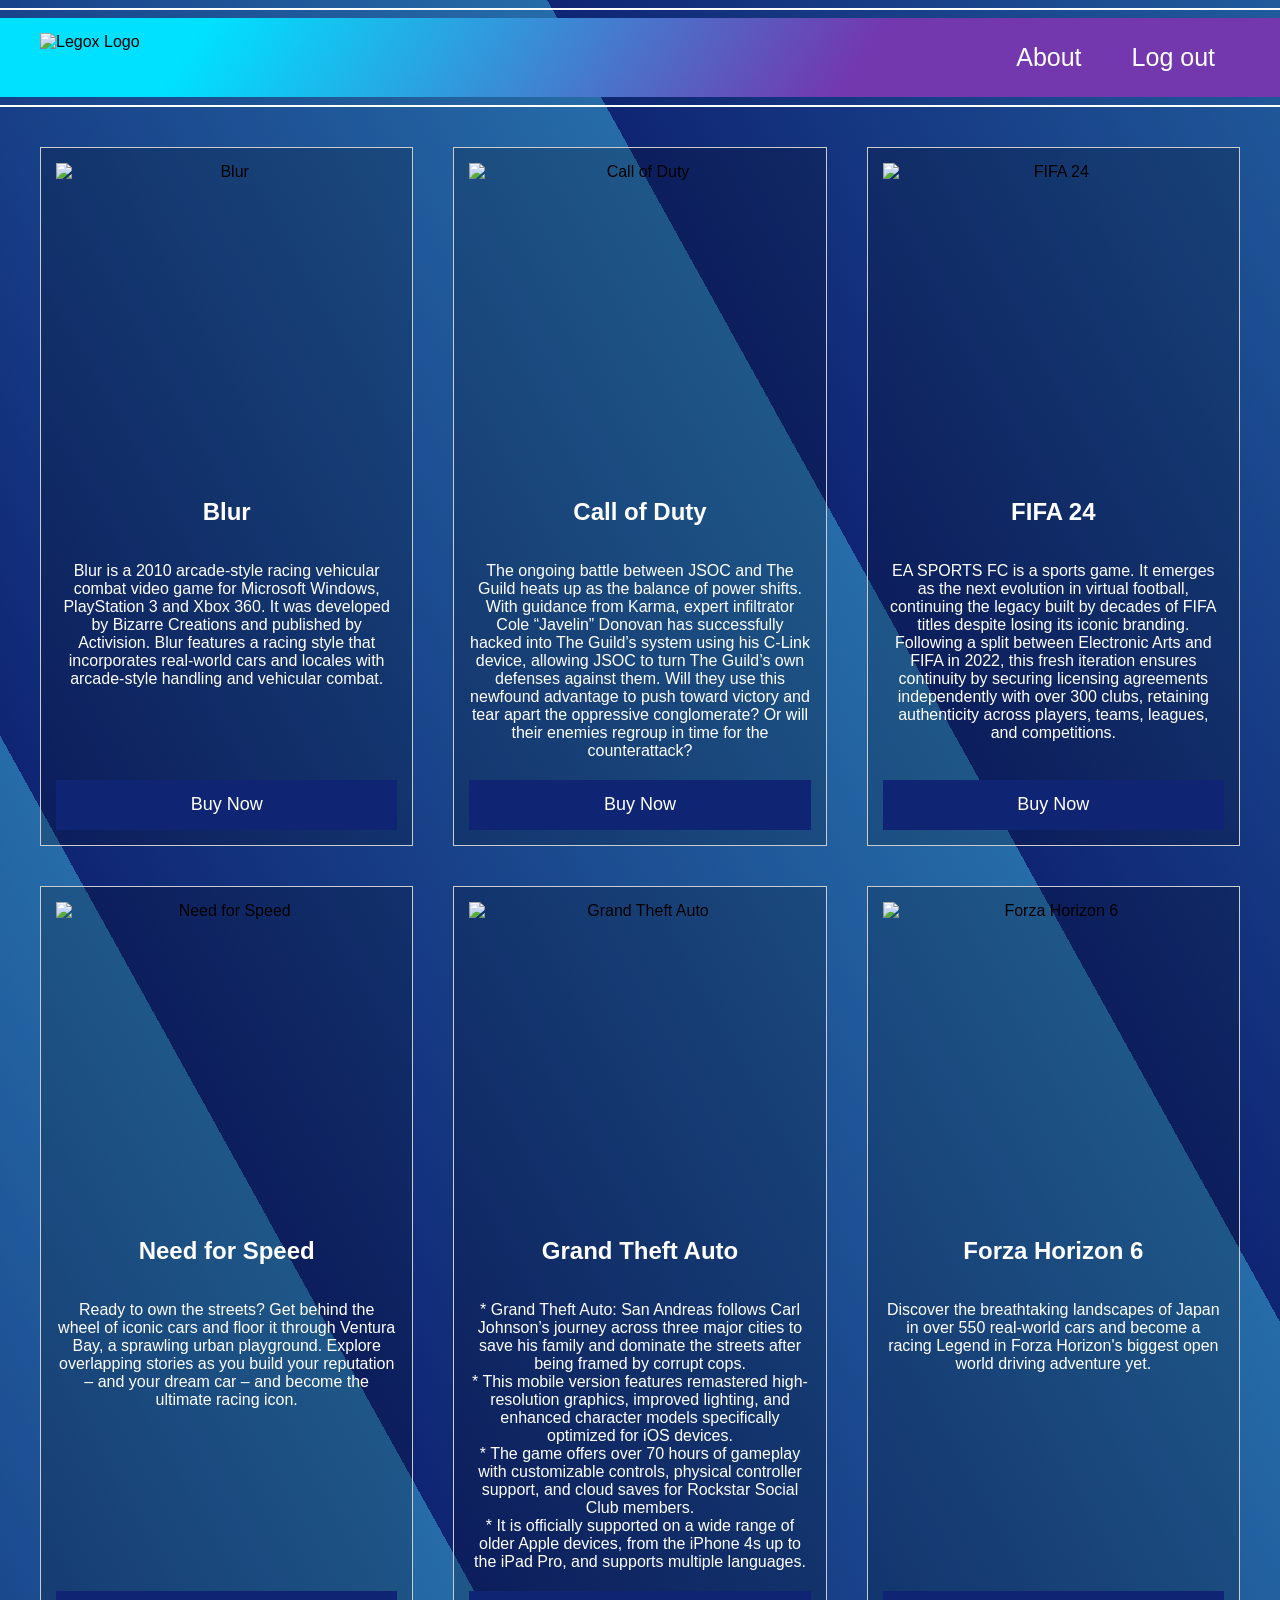
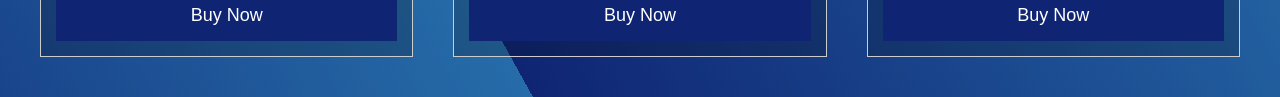
==== Legox/Fahmy/web.html @ 5f985ec4 "Add files via upload" ====
<!DOCTYPE html>
<html lang="en">
<head>
  <meta charset="UTF-8">
  <meta name="viewport" content="width=device-width, initial-scale=1.0">
  <title>Legox</title>
  <link rel="stylesheet" type="text/css" href="web.css">
</head>
<body>

  <hr class="linecolor">
  
<nav class="navbar">
    <div class="nav-brand">
      <img src="../images/legox.png" alt="Legox Logo" class="nav-logo">
    </div>
    
    <ul>
      <li><a href="../pages/about.html">About</a></li>
      <li><a href="../index.html">Log out</a></li>
    </ul>
  </nav>
  
  <hr class="linecolor">
  
  <section class="cards">
    <article>
      <img src="../images/blur.jpeg" alt="Blur">
      <h2>Blur</h2>
      <p>Blur is a 2010 arcade-style racing vehicular combat video game for Microsoft Windows, PlayStation 3 and Xbox 360. It was developed by Bizarre Creations and published by Activision. Blur features a racing style that incorporates real-world cars and locales with arcade-style handling and vehicular combat.</p>
      <button>Buy Now</button>
    </article>
    
    <article>
      <img src="../images/cod.jpeg" alt="Call of Duty">
      <h2>Call of Duty</h2>
      <p>The ongoing battle between JSOC and The Guild heats up as the balance of power shifts. With guidance from Karma, expert infiltrator Cole “Javelin” Donovan has successfully hacked into The Guild’s system using his C-Link device, allowing JSOC to turn The Guild’s own defenses against them. Will they use this newfound advantage to push toward victory and tear apart the oppressive conglomerate? Or will their enemies regroup in time for the counterattack?</p>
      <button>Buy Now</button>
    </article>
    
    <article>
      <img src="../images/fifa.jpeg" alt="FIFA 24">
      <h2>FIFA 24</h2>
      <p>EA SPORTS FC is a sports game. It emerges as the next evolution in virtual football, continuing the legacy built by decades of FIFA titles despite losing its iconic branding. Following a split between Electronic Arts and FIFA in 2022, this fresh iteration ensures continuity by securing licensing agreements independently with over 300 clubs, retaining authenticity across players, teams, leagues, and competitions.</p>
      <button>Buy Now</button>
    </article>
    
    <article>
      <img src="../images/NFS.jpeg" alt="Need for Speed">
      <h2>Need for Speed</h2>
      <p>Ready to own the streets? Get behind the wheel of iconic cars and floor it through Ventura Bay, a sprawling urban playground. Explore overlapping stories as you build your reputation – and your dream car – and become the ultimate racing icon.</p>
      <button>Buy Now</button>
    </article>
    
    <article>
      <img src="../images/gta.jpeg" alt="Grand Theft Auto">
      <h2>Grand Theft Auto</h2>
      <p>
        * Grand Theft Auto: San Andreas follows Carl Johnson’s journey across three major cities to save his family and dominate the streets after being framed by corrupt cops. <br>
        * This mobile version features remastered high-resolution graphics, improved lighting, and enhanced character models specifically optimized for iOS devices. <br>
        * The game offers over 70 hours of gameplay with customizable controls, physical controller support, and cloud saves for Rockstar Social Club members. <br>
        * It is officially supported on a wide range of older Apple devices, from the iPhone 4s up to the iPad Pro, and supports multiple languages.
      </p>
      <button>Buy Now</button>
    </article>
    
    <article>
      <img src="../images/horizon6.jpeg" alt="Forza Horizon 6">
      <h2>Forza Horizon 6</h2>
      <p>Discover the breathtaking landscapes of Japan in over 550 real-world cars and become a racing Legend in Forza Horizon's biggest open world driving adventure yet.</p>
      <button>Buy Now</button>
    </article>
  </section>
  
</body>
</html>
---- Legox/Fahmy/web.css ----
/* --- Base Styles --- */
body {
  background: repeating-linear-gradient(61deg, #0f2573 24%, #266ca9 67%, #ade1fb 52%);
  font-family: Arial, sans-serif;
  margin: 0;
  padding: 0;
}

p {
  font-size: 22px;
}

hr.linecolor {
  border: 1px solid white;
}

/* --- Navigation Bar --- */
.navbar {
  display: flex;
  justify-content: space-between; /* Pushes the logo to the left, and links to the right */
  align-items: center; /* Vertically centers the logo and the text */
  background: linear-gradient(124deg, #00e1ff 16%, #7337ae 67%);
  padding: 10px 40px; /* Added 40px side padding so things don't touch the edges */
}

.nav-logo {
  height: 50px; /* Keeps the logo at a nice size inside the navbar */
  width: auto;
  display: block;
}

.navbar ul {
  list-style-type: none;
  flex-direction: row;
  display: flex;
  justify-content: center;
  padding: 0;
  margin: 0;
}

.navbar li {
  margin-left: 10px;
  margin-right: 10px;
  font-size: 25px;
}

.navbar a {
  color: white;
  text-decoration: none;
  padding: 15px;
  display: block;
  text-align: center;
  transition: 0.3s all;
}

.navbar a:hover {
  background-color: rgba(255, 255, 255, 0.2); /* Fixed invalid color from original code */
  border-radius: 5px;
}

/* --- Typography & Text --- */
.typography {
  width: 75%;
  line-height: 1em;
  font-size: 30px;
  text-align: left;
  font-weight: bolder;
  color: white;
  padding-left: 20px;
}

.writingcolor {
  color: white;
  padding-left: 20px;
}

/* --- Cards Grid Layout --- */
.cards {
  display: grid;
  grid-template-columns: repeat(3, 1fr);
  gap: 40px; 
  max-width: 1200px;
  margin: 40px auto; 
  text-align: center;
}

/* --- Individual Card (Article) --- */
article {
  display: flex;
  flex-direction: column; /* Stacks image, text, and button vertically */
  border: 1px solid #ccc;
  padding: 15px;
  height: 100%; /* Stretches card to match the tallest in the row */
  box-sizing: border-box;
  background-color: rgba(0, 0, 0, 0.2); /* Slight dark tint to match the image you showed */
}

article img {
  width: 100%;
  height: 300px; 
  object-fit: contain; /* Keeps image proportions correct */
  margin-bottom: 15px;
}

article h2 {
  color: white;
  font-size: 24px;
}

article p {
  color: white;
  margin-bottom: 20px;
  font-size: 16px;
}

article button {
  margin-top: auto; /* Forces the button to the very bottom of the card */
  display: flex;
  justify-content: center;
  align-items: center;
  height: 50px;
  padding: 12px;
  color: white;
  background-color: #0F2573;
  text-align: center;
  cursor: pointer;
  width: 100%;
  font-size: 18px;
  border: none; /* Removed default borders */
  transition: 0.3s opacity;
}

article button:hover {
  opacity: 0.7;
}
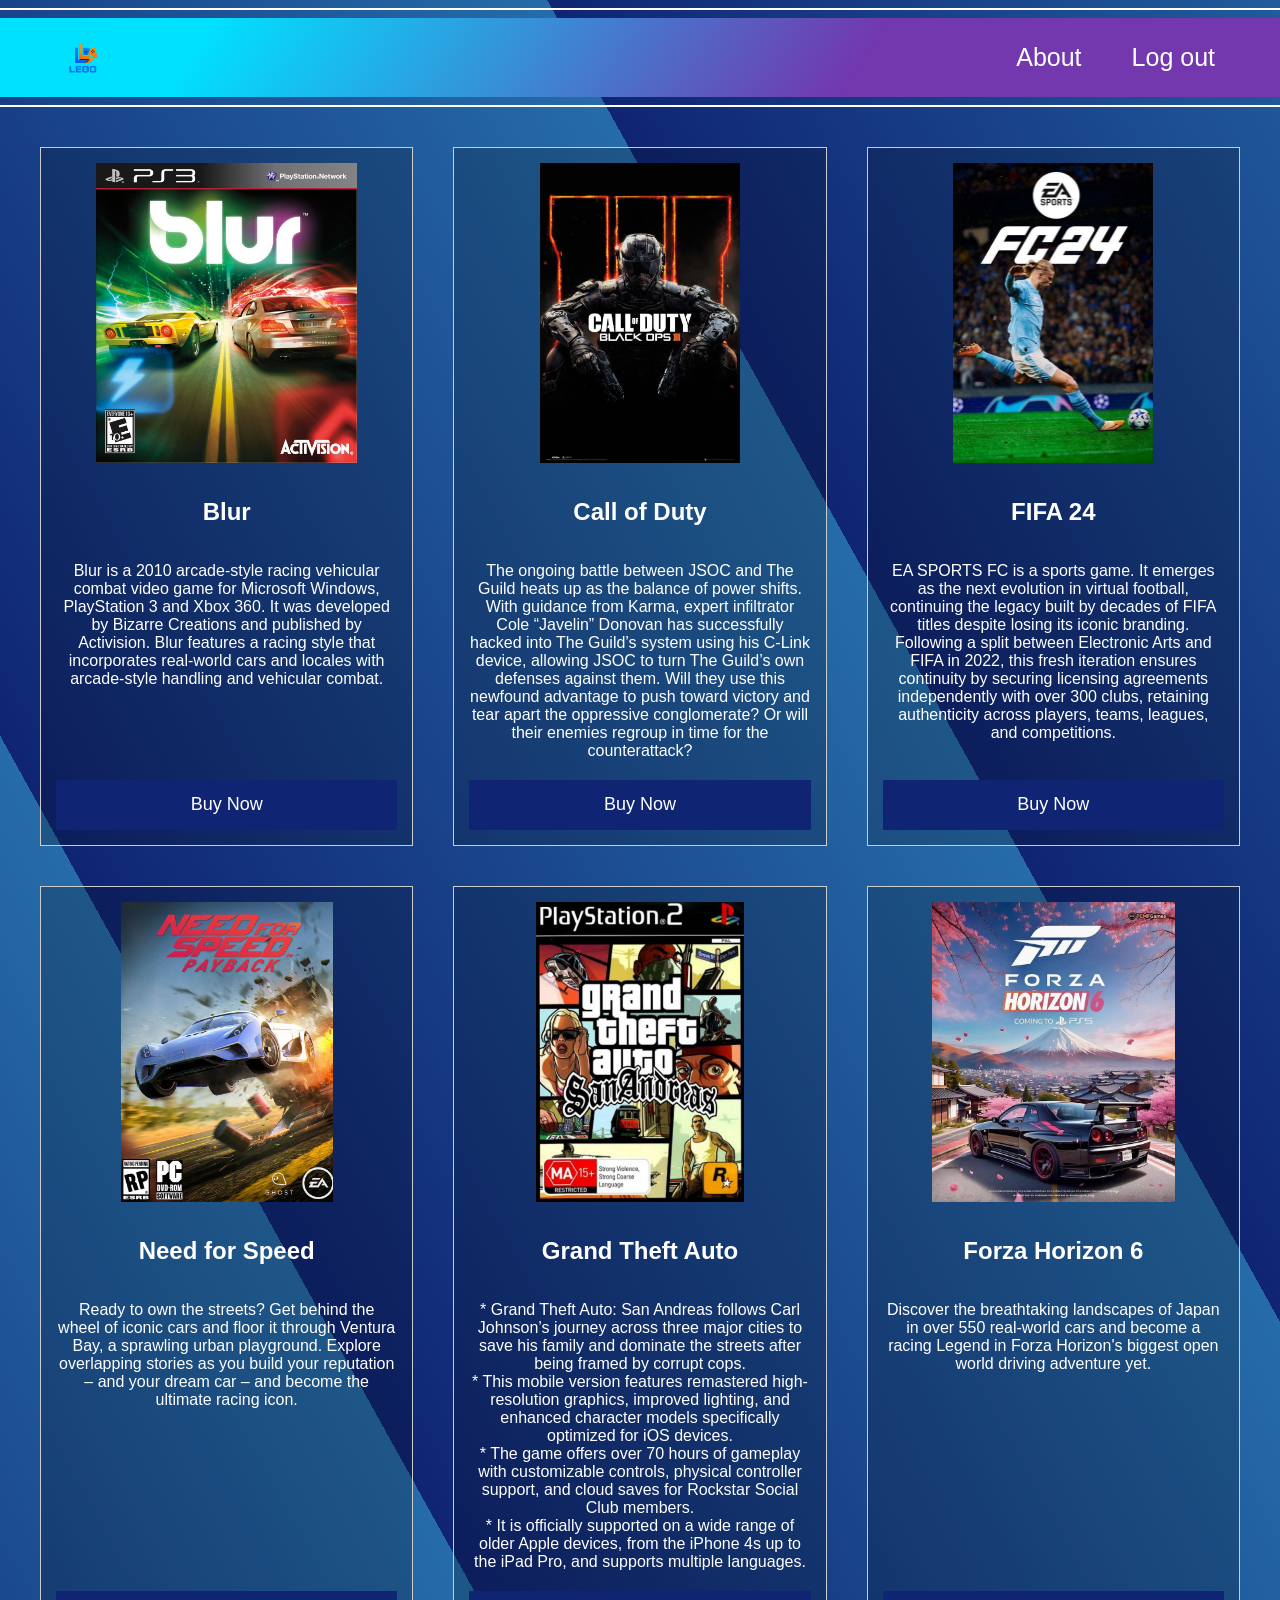
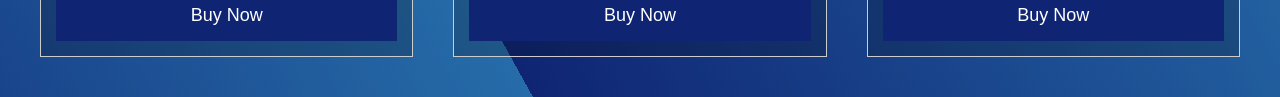
==== commit 0d87d276: "Update web.html" ====
--- a/Legox/Fahmy/web.html
+++ b/Legox/Fahmy/web.html
@@ -12,7 +12,7 @@
   
 <nav class="navbar">
     <div class="nav-brand">
-      <img src="../images/legox.png" alt="Legox Logo" class="nav-logo">
+      <img src="../images/Legox.png" alt="Legox Logo" class="nav-logo">
     </div>
     
     <ul>
@@ -73,4 +73,4 @@
   </section>
   
 </body>
-</html>+</html>
